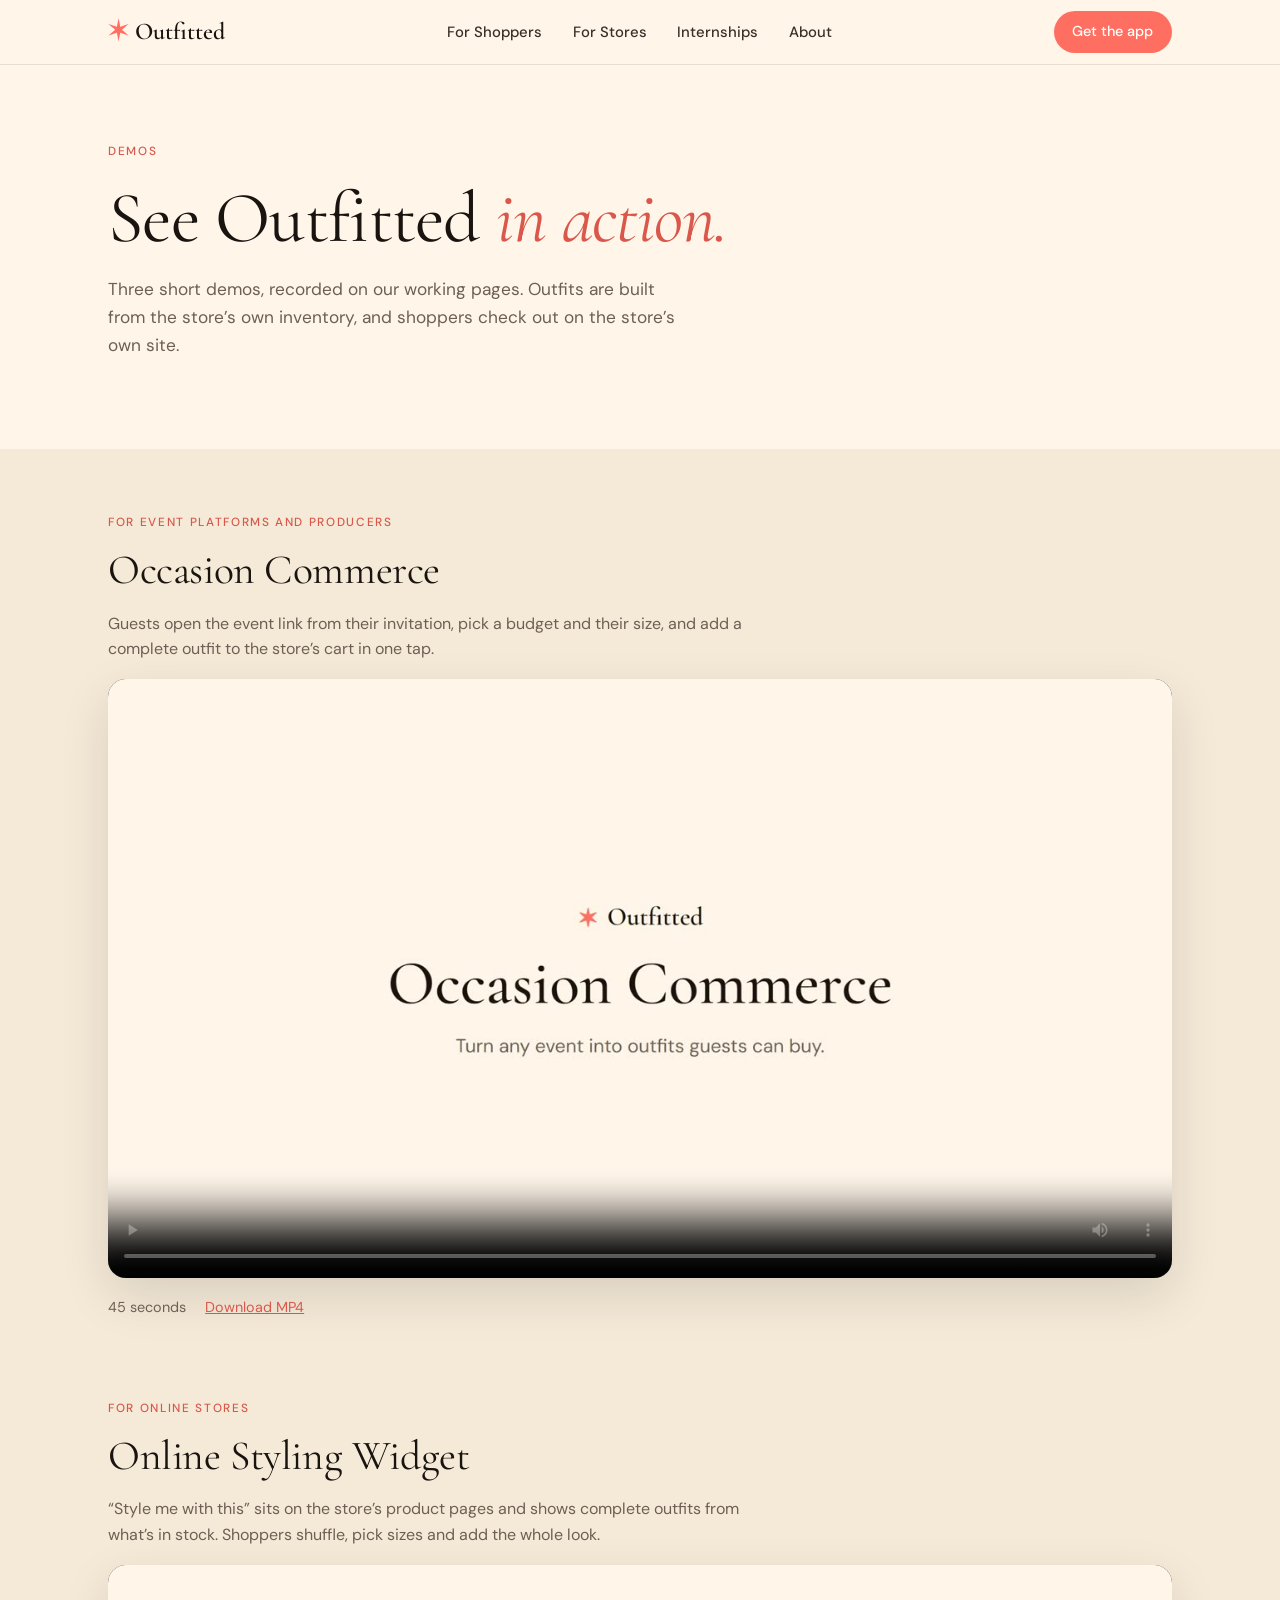
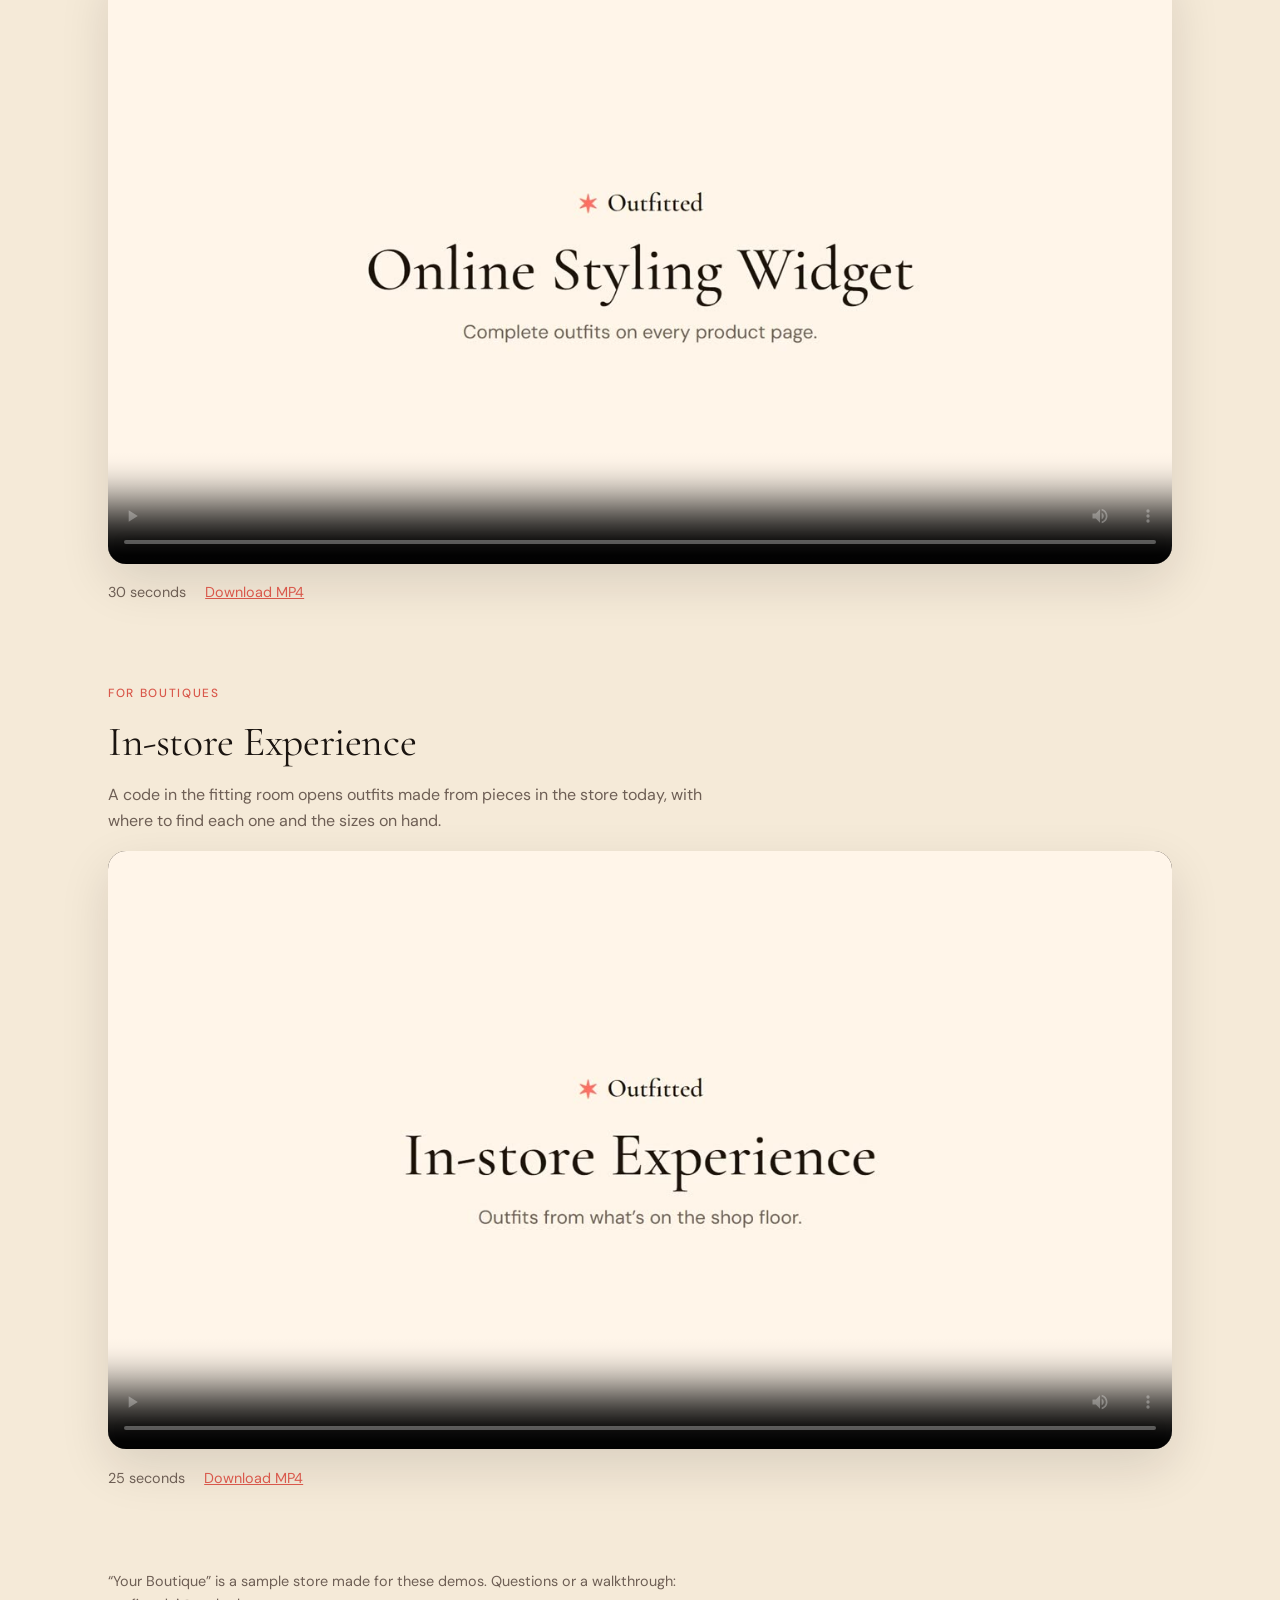
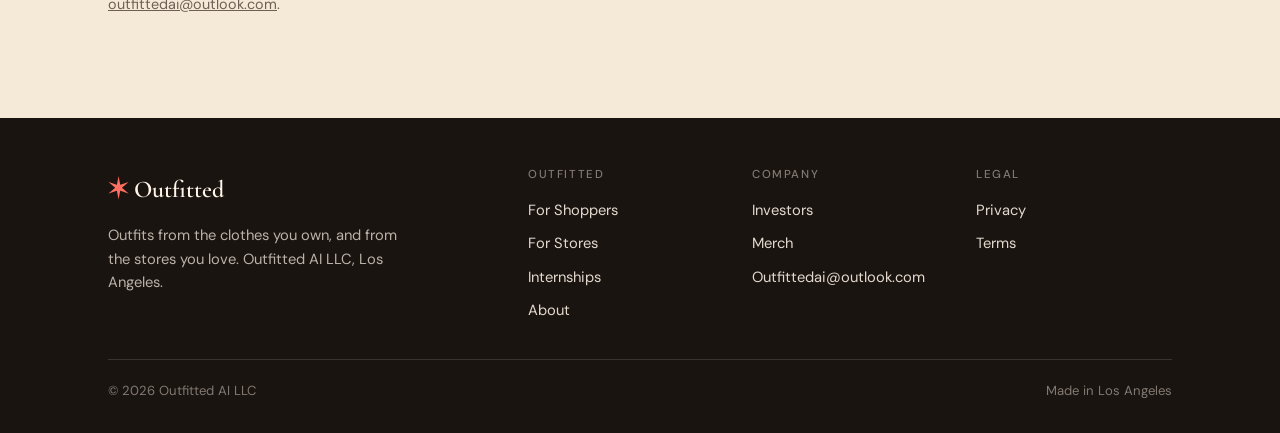
==== demo.html @ 043abdf2 "Demos page: three short demo videos at /demo (unlisted, noindex) Co-Authored-By: Claude Opus 5.5 <no" ====
<!DOCTYPE html>
<html lang="en">
<head>
  <meta charset="UTF-8" />
  <meta name="viewport" content="width=device-width, initial-scale=1.0" />
  <meta name="color-scheme" content="light only" />
  <!-- Unlisted: not in the menu, not for search engines. -->
  <meta name="robots" content="noindex, nofollow" />
  <title>Outfitted Demos</title>
  <meta name="description" content="Short demos of Outfitted: occasion commerce, the online styling widget and the in-store experience." />
  <link rel="icon" type="image/png" href="/favicon.png" />
  <link rel="apple-touch-icon" href="/apple-touch-icon.png" />
  <link rel="preconnect" href="https://fonts.googleapis.com" />
  <link rel="preconnect" href="https://fonts.gstatic.com" crossorigin />
  <link href="https://fonts.googleapis.com/css2?family=Cormorant+Garamond:ital,wght@0,400;0,600;1,400&family=DM+Sans:wght@400;500;600;700&display=swap" rel="stylesheet" />
  <link rel="stylesheet" href="/site.css" />
  <style>
    .demo-list { display: grid; gap: clamp(3rem, 7vw, 5rem); }
    .demo { display: grid; gap: 1.1rem; }
    .demo h2 { font-size: clamp(1.8rem, 4.5vw, 2.6rem); }
    .demo p { color: var(--muted); max-width: 40rem; }
    .demo video { width: 100%; height: auto; aspect-ratio: 16 / 9; display: block; border-radius: 18px; background: var(--ink); box-shadow: 0 18px 50px rgba(26,20,16,0.12); }
    .demo .meta { display: flex; flex-wrap: wrap; gap: 0.4rem 1.2rem; font-size: 0.9rem; color: var(--muted); }
    .demo .meta a { color: var(--coral-dark); }
    .demo-note { font-size: 0.9rem; color: var(--muted); max-width: 42rem; }
  </style>
</head>
<body>
<a class="skip" href="#main">Skip to content</a>
<header class="nav">
  <div class="wrap">
    <a class="logo" href="/" aria-label="Outfitted home"><span aria-hidden="true">&#x2736;</span> Outfitted</a>
    <nav aria-label="Main">
      <ul class="nav-links">
        <li><a href="/">For Shoppers</a></li>
        <li><a href="/stores">For Stores</a></li>
        <li><a href="/internships">Internships</a></li>
        <li><a href="/about">About</a></li>
      </ul>
    </nav>
    <a class="btn btn-coral btn-small nav-cta" href="https://apps.apple.com/us/app/outfitted-wear-shop-earn/id6753196803" target="_blank" rel="noopener">Get the app</a>
    <button class="menu-btn" type="button" aria-expanded="false" aria-controls="mobile-menu" aria-label="Open menu"><i></i></button>
  </div>
  <nav id="mobile-menu" class="mobile-menu" aria-label="Main">
    <ul>
      <li><a href="/">For Shoppers</a></li>
      <li><a href="/stores">For Stores</a></li>
      <li><a href="/internships">Internships</a></li>
      <li><a href="/about">About</a></li>
      <li><a class="btn btn-coral" href="https://apps.apple.com/us/app/outfitted-wear-shop-earn/id6753196803" target="_blank" rel="noopener">Get the app</a></li>
    </ul>
  </nav>
</header>
<main id="main">
  <section class="hero">
    <div class="wrap" style="grid-template-columns:1fr">
      <div class="hero-copy" style="max-width:48rem">
        <div class="eyebrow">Demos</div>
        <h1>See Outfitted <em>in action.</em></h1>
        <p class="lede">Three short demos, recorded on our working pages. Outfits are built from the store’s own inventory, and shoppers check out on the store’s own site.</p>
      </div>
    </div>
  </section>

  <section class="band-sand" style="padding-top:clamp(2.5rem,6vw,4rem)">
    <div class="wrap demo-list">
      <article class="demo" id="occasion">
        <div class="eyebrow">For event platforms and producers</div>
        <h2>Occasion Commerce</h2>
        <p>Guests open the event link from their invitation, pick a budget and their size, and add a complete outfit to the store’s cart in one tap.</p>
        <video controls playsinline preload="metadata" poster="/media/demo/occasion-poster.jpg"><source src="/media/demo/occasion.mp4" type="video/mp4" /></video>
        <div class="meta"><span>45 seconds</span><a href="/media/demo/occasion.mp4" download>Download MP4</a></div>
      </article>

      <article class="demo" id="widget">
        <div class="eyebrow">For online stores</div>
        <h2>Online Styling Widget</h2>
        <p>“Style me with this” sits on the store’s product pages and shows complete outfits from what’s in stock. Shoppers shuffle, pick sizes and add the whole look.</p>
        <video controls playsinline preload="metadata" poster="/media/demo/widget-poster.jpg"><source src="/media/demo/widget.mp4" type="video/mp4" /></video>
        <div class="meta"><span>30 seconds</span><a href="/media/demo/widget.mp4" download>Download MP4</a></div>
      </article>

      <article class="demo" id="in-store">
        <div class="eyebrow">For boutiques</div>
        <h2>In-store Experience</h2>
        <p>A code in the fitting room opens outfits made from pieces in the store today, with where to find each one and the sizes on hand.</p>
        <video controls playsinline preload="metadata" poster="/media/demo/instore-poster.jpg"><source src="/media/demo/instore.mp4" type="video/mp4" /></video>
        <div class="meta"><span>25 seconds</span><a href="/media/demo/instore.mp4" download>Download MP4</a></div>
      </article>

      <p class="demo-note">“Your Boutique” is a sample store made for these demos. Questions or a walkthrough: <a href="mailto:outfittedai@outlook.com">outfittedai@outlook.com</a>.</p>
    </div>
  </section>
</main>
<footer class="site">
  <div class="wrap">
    <div class="fcols">
      <div class="about"><a class="logo" href="/"><span aria-hidden="true">&#x2736;</span> Outfitted</a><p style="margin-top:.6rem;max-width:19rem">Outfits from the clothes you own, and from the stores you love. Outfitted AI LLC, Los Angeles.</p></div>
      <div><h4>Outfitted</h4><a href="/">For Shoppers</a><a href="/stores">For Stores</a><a href="/internships">Internships</a><a href="/about">About</a></div>
      <div><h4>Company</h4><a href="/investors">Investors</a><a href="/merch">Merch</a><a href="mailto:Outfittedai@outlook.com">Outfittedai@outlook.com</a></div>
      <div><h4>Legal</h4><a href="/privacy">Privacy</a><a href="/terms">Terms</a></div>
    </div>
    <div class="fbase"><span>© 2026 Outfitted AI LLC</span><span>Made in Los Angeles</span></div>
  </div>
</footer>
<script src="/site.js"></script>
</body>
</html>
---- site.css ----
/* Outfitted — shared site styles. Every page links this file, so a fix to the
   nav, footer or a component lands everywhere at once.
   Brand: Cormorant Garamond (display) + DM Sans (text); coral, sage, cream, ink. */
*, *::before, *::after { box-sizing: border-box; margin: 0; padding: 0; }
:root {
  --coral: #FF6F61; --coral-dark: #D9584B; --coral-tint: #FFE6E1;
  --sage: #87A96B; --sage-dark: #4F6E38; --sage-tint: #E7EEDF;
  --cream: #FFF5E9; --sand: #F5EAD8; --paper: #FFFFFF;
  --ink: #1A1410; --ink-soft: #3A302A; --muted: #6E5F55; --line: rgba(26,20,16,0.10);
  --on-ink: #FFF5E9; --on-ink-muted: rgba(255,245,233,0.70); --on-ink-line: rgba(255,245,233,0.14); --on-ink-accent: #FF8F83;
  --serif: 'Cormorant Garamond', Georgia, 'Times New Roman', serif;
  --sans: 'DM Sans', system-ui, -apple-system, 'Segoe UI', sans-serif;
  --gutter: clamp(1.25rem, 4vw, 3rem);
  --max: 1160px;
  --nav-h: 64px;
}
html { background: var(--cream); color-scheme: light; -webkit-text-size-adjust: 100%; scroll-behavior: smooth; scroll-padding-top: calc(var(--nav-h) + 12px); }
body { font-family: var(--sans); color: var(--ink); background: var(--cream); font-size: 16px; line-height: 1.6; overflow-x: hidden; }
a { color: inherit; }
img { max-width: 100%; display: block; height: auto; }
[hidden] { display: none !important; }
:focus-visible { outline: 2px solid var(--coral-dark); outline-offset: 3px; border-radius: 4px; }
.wrap { max-width: var(--max); margin: 0 auto; padding-left: var(--gutter); padding-right: var(--gutter); }
.skip { position: absolute; left: -9999px; top: 0; }
.skip:focus { left: 12px; top: 12px; z-index: 200; background: var(--ink); color: var(--cream); padding: 0.6rem 1rem; border-radius: 8px; }

/* ── Nav ─────────────────────────────────────────────────────────── */
.nav { position: sticky; top: 0; z-index: 100; background: rgba(255,245,233,0.95); -webkit-backdrop-filter: blur(10px); backdrop-filter: blur(10px); border-bottom: 1px solid var(--line); }
.nav .wrap { display: flex; align-items: center; justify-content: space-between; height: var(--nav-h); gap: 1.5rem; }
.logo { font-family: var(--serif); font-size: 1.5rem; font-weight: 600; text-decoration: none; display: inline-flex; align-items: center; gap: 0.45rem; color: var(--ink); white-space: nowrap; }
.logo span { color: var(--coral); }
.nav-links { display: none; list-style: none; gap: 1.9rem; align-items: center; }
.nav-links a { text-decoration: none; font-size: 0.93rem; font-weight: 500; color: var(--ink-soft); padding-block: 0.4rem; border-bottom: 2px solid transparent; }
.nav-links a:hover { color: var(--coral-dark); }
.nav-links a[aria-current="page"] { color: var(--coral-dark); border-bottom-color: var(--coral); }
.nav .nav-cta { display: none; }
.menu-btn, .logo { flex-shrink: 0; }
.menu-btn { width: 44px; height: 44px; display: grid; place-items: center; border: 1px solid var(--line); border-radius: 12px; background: var(--paper); cursor: pointer; }
.menu-btn i { display: block; width: 18px; height: 2px; background: var(--ink); box-shadow: 0 -6px 0 var(--ink), 0 6px 0 var(--ink); }
.menu-btn[aria-expanded="true"] i { background: transparent; box-shadow: none; position: relative; }
.menu-btn[aria-expanded="true"] i::before, .menu-btn[aria-expanded="true"] i::after { content: ''; position: absolute; left: 0; top: 0; width: 18px; height: 2px; background: var(--ink); }
.menu-btn[aria-expanded="true"] i::before { transform: rotate(45deg); }
.menu-btn[aria-expanded="true"] i::after { transform: rotate(-45deg); }
.mobile-menu { display: none; border-top: 1px solid var(--line); background: var(--cream); }
.mobile-menu.open { display: block; }
.mobile-menu ul { list-style: none; padding: 0.5rem var(--gutter) 1.25rem; display: grid; }
.mobile-menu a { display: block; padding: 0.9rem 0; font-family: var(--serif); font-size: 1.6rem; text-decoration: none; border-bottom: 1px solid var(--line); }
.mobile-menu a[aria-current="page"] { color: var(--coral-dark); }
.mobile-menu .btn { margin-top: 1.1rem; width: 100%; font-family: var(--sans); font-size: 1rem; border: 0; }

/* ── Buttons ─────────────────────────────────────────────────────── */
.btn { display: inline-flex; align-items: center; justify-content: center; gap: 0.5rem; min-height: 50px; padding: 0 1.45rem; border-radius: 100px; font-family: var(--sans); font-weight: 500; font-size: 0.97rem; text-decoration: none; border: 1.5px solid transparent; white-space: nowrap; cursor: pointer; transition: background 0.15s, transform 0.15s, border-color 0.15s; }
.btn:hover { transform: translateY(-1px); }
.btn-coral { background: var(--coral); color: #fff; }
.btn-coral:hover { background: var(--coral-dark); }
.btn-ink { background: var(--ink); color: var(--cream); }
.btn-line { border-color: rgba(26,20,16,0.25); color: var(--ink); background: transparent; }
.btn-line:hover { border-color: var(--ink); }
.btn-small { min-height: 42px; padding: 0 1.1rem; font-size: 0.9rem; }
.btn:disabled { opacity: 0.6; cursor: progress; transform: none; }
.appstore { display: inline-flex; align-items: center; gap: 0.7rem; background: var(--ink); color: #fff; border-radius: 12px; padding: 0.55rem 1.15rem 0.55rem 0.95rem; text-decoration: none; min-height: 54px; transition: transform 0.15s; }
.appstore:hover { transform: translateY(-1px); }
.appstore svg { width: 22px; height: 22px; fill: #fff; flex-shrink: 0; }
.appstore small { display: block; font-size: 0.66rem; opacity: 0.8; line-height: 1.1; }
.appstore b { display: block; font-size: 1.08rem; font-weight: 500; line-height: 1.15; }

/* ── Type ────────────────────────────────────────────────────────── */
.eyebrow { font-size: 0.74rem; font-weight: 500; letter-spacing: 0.14em; text-transform: uppercase; color: var(--coral-dark); }
h1, h2, h3 { font-family: var(--serif); font-weight: 400; line-height: 1.05; text-wrap: balance; letter-spacing: -0.01em; }
h1 { font-size: clamp(2.6rem, 7.2vw, 4.5rem); }
h1 em, h2 em { font-style: italic; color: var(--coral-dark); }
h2 { font-size: clamp(2rem, 5vw, 3.1rem); }
h3 { font-size: 1.55rem; font-weight: 600; line-height: 1.15; }
.lede { font-size: 1.08rem; color: var(--muted); max-width: 36rem; }
.small { font-size: 0.86rem; color: var(--muted); }
.prose { max-width: 42rem; display: grid; gap: 1rem; color: var(--ink-soft); font-size: 1.05rem; }

/* ── Sections ────────────────────────────────────────────────────── */
section { padding-block: clamp(3.5rem, 8vw, 6.5rem); }
.sec-head { display: grid; gap: 0.9rem; max-width: 42rem; margin-bottom: clamp(2rem, 4vw, 3rem); }
.band-ink { background: var(--ink); color: var(--on-ink); }
.band-ink .lede, .band-ink .small { color: var(--on-ink-muted); }
.band-ink .eyebrow { color: var(--on-ink-accent); }
.band-ink h2 em { color: var(--on-ink-accent); }
.band-sand { background: var(--sand); }

/* ── Hero ────────────────────────────────────────────────────────── */
.hero { padding-block: clamp(2.5rem, 6vw, 5rem) clamp(3rem, 7vw, 6rem); }
.hero .wrap { display: grid; gap: 2.75rem; align-items: center; }
.hero-copy { display: grid; gap: 1.25rem; justify-items: start; min-width: 0; }
.hero-actions { display: flex; flex-wrap: wrap; gap: 0.75rem; align-items: center; margin-top: 0.3rem; }
.trust { display: flex; flex-wrap: wrap; gap: 0.5rem 1.25rem; font-size: 0.86rem; color: var(--muted); }
.trust span::before { content: '✓'; color: var(--sage-dark); font-weight: 700; margin-right: 0.4rem; }
.price-line { font-size: 0.98rem; font-weight: 500; color: var(--ink); background: var(--paper); border: 1px solid var(--line); border-radius: 14px; padding: 0.7rem 1rem; max-width: 36rem; }

/* ── Device frames for real screenshots ──────────────────────────── */
.phone { width: min(300px, 76vw); aspect-ratio: 300 / 620; margin: 0 auto; background: var(--ink); border-radius: 44px; padding: 10px; box-shadow: 0 30px 60px rgba(26,20,16,0.22); }
.phone .screen { width: 100%; height: 100%; border-radius: 35px; overflow: hidden; background: #fff; }
.phone .screen img { width: 100%; }
.phone.fill .screen img { height: 100%; object-fit: cover; object-position: top; }
.cap { font-size: 0.8rem; color: var(--muted); text-align: center; margin-top: 0.75rem; }
.shot { border-radius: 18px; overflow: hidden; border: 1px solid var(--line); background: #fff; box-shadow: 0 18px 40px rgba(26,20,16,0.08); width: 100%; max-width: 360px; justify-self: center; position: relative; }
.shot.tall { max-height: 620px; }
.shot.tall::after { content: ''; position: absolute; left: 0; right: 0; bottom: 0; height: 90px; background: linear-gradient(rgba(255,255,255,0), #fff); }
.app-row { display: grid; grid-template-columns: repeat(3, minmax(0, 1fr)); gap: 0.75rem; margin-top: 2.25rem; }
.app-row figure { display: grid; gap: 0.55rem; min-width: 0; }
.app-row .frame { border-radius: 24px; overflow: hidden; border: 6px solid var(--ink); background: #fff; aspect-ratio: 1242 / 2420; }
.app-row .frame img { width: 100%; height: 100%; object-fit: cover; object-position: top; }
.app-row figcaption { font-size: 0.82rem; color: var(--muted); text-align: center; }

/* ── Steps (a real sequence, so numbered) ────────────────────────── */
.steps { display: grid; gap: 1rem; counter-reset: s; }
.step { background: var(--paper); border: 1px solid var(--line); border-radius: 18px; padding: 1.5rem; display: grid; gap: 0.6rem; align-content: start; }
.step .n { counter-increment: s; font-family: var(--serif); font-size: 1.05rem; font-weight: 600; color: var(--coral-dark); }
.step .n::before { content: 'Step ' counter(s); }
.step p { color: var(--muted); font-size: 0.97rem; }

/* ── Feature list ────────────────────────────────────────────────── */
.feats { display: grid; border-top: 1px solid var(--line); }
.feat { display: grid; gap: 0.3rem; padding-block: 1.1rem; border-bottom: 1px solid var(--line); }
.feat b { font-weight: 500; }
.feat span { color: var(--muted); font-size: 0.95rem; }

/* ── Doors (Home → Stores / Internships) ─────────────────────────── */
.split { display: grid; gap: 1rem; }
.door { border-radius: 22px; padding: clamp(1.5rem, 4vw, 2.25rem); display: grid; gap: 0.8rem; align-content: start; text-decoration: none; min-height: 230px; transition: transform 0.15s; }
.door:hover { transform: translateY(-2px); }
.door h3 { font-size: 1.95rem; font-weight: 400; }
.door.ink { background: var(--ink); color: var(--on-ink); }
.door.ink p { color: var(--on-ink-muted); }
.door.ink .eyebrow, .door.ink .go { color: var(--on-ink-accent); }
.door.sage { background: var(--sage-tint); }
.door.sage p { color: var(--ink-soft); }
.door.sage .eyebrow, .door.sage .go { color: var(--sage-dark); }
.door .go { margin-top: auto; font-weight: 500; }

/* ── Stores ──────────────────────────────────────────────────────── */
.promises { display: grid; gap: 0.75rem; }
.promise { display: grid; grid-template-columns: auto 1fr; gap: 0.25rem 0.85rem; align-items: start; padding: 1.1rem 1.15rem; border-radius: 16px; background: rgba(255,245,233,0.06); border: 1px solid var(--on-ink-line); }
.promise .ic { grid-row: span 2; min-width: 34px; height: 34px; padding: 0 0.3rem; border-radius: 17px; background: rgba(255,111,97,0.18); color: var(--on-ink-accent); display: grid; place-items: center; font-weight: 700; font-size: 0.8rem; }
.promise b { font-weight: 500; color: var(--on-ink); }
.promise span { font-size: 0.9rem; color: var(--on-ink-muted); }
.channel { display: grid; gap: 1.75rem; align-items: center; padding-block: clamp(2rem, 5vw, 3.25rem); border-top: 1px solid var(--line); }
.channel:first-of-type { border-top: 0; padding-top: 0; }
.channel .copy { display: grid; gap: 0.85rem; justify-items: start; min-width: 0; }
.tag { display: inline-flex; font-size: 0.7rem; font-weight: 600; letter-spacing: 0.08em; text-transform: uppercase; padding: 0.32rem 0.7rem; border-radius: 100px; }
.tag.dark { background: var(--ink); color: var(--cream); }
.tag.coral { background: var(--coral-tint); color: var(--coral-dark); }
.tag.pilot { background: var(--sand); color: var(--ink-soft); border: 1px dashed rgba(26,20,16,0.35); }
.ticks { list-style: none; display: grid; gap: 0.5rem; }
.ticks li { padding-left: 1.4rem; position: relative; color: var(--ink-soft); font-size: 0.97rem; }
.ticks li::before { content: ''; position: absolute; left: 0; top: 0.58em; width: 8px; height: 8px; border-radius: 50%; background: var(--coral); }
.plans { display: grid; gap: 1rem; }
.plan { background: var(--paper); border: 1px solid var(--line); border-radius: 20px; padding: 1.6rem; display: grid; gap: 0.85rem; align-content: start; }
.plan.both { border: 2px solid var(--coral); }
.plan .name { font-size: 0.8rem; font-weight: 600; letter-spacing: 0.1em; text-transform: uppercase; color: var(--muted); display: flex; justify-content: space-between; gap: 0.5rem; align-items: center; flex-wrap: wrap; }
.plan .amt { font-family: var(--serif); font-size: 3rem; line-height: 1; }
.plan .amt small { font-family: var(--sans); font-size: 0.92rem; color: var(--muted); }
.plan ul { list-style: none; display: grid; gap: 0.5rem; font-size: 0.95rem; color: var(--ink-soft); }
.plan li { padding-left: 1.35rem; position: relative; }
.plan li::before { content: '✓'; position: absolute; left: 0; color: var(--sage-dark); font-weight: 700; }
.event-fee { margin-top: 1rem; display: grid; gap: 0.4rem; background: var(--ink); color: var(--on-ink); border-radius: 20px; padding: 1.6rem; }
.event-fee .amt { font-family: var(--serif); font-size: 3rem; line-height: 1; color: var(--on-ink-accent); }
.event-fee b { font-weight: 500; font-size: 1.05rem; }
.event-fee p { color: var(--on-ink-muted); font-size: 0.95rem; }
.timeline { display: grid; counter-reset: t; }
.tl { display: grid; grid-template-columns: 2.6rem 1fr; gap: 0.25rem 1rem; padding: 1.15rem 0; border-bottom: 1px solid var(--on-ink-line); }
.tl::before { counter-increment: t; content: counter(t); grid-row: span 2; width: 2.6rem; height: 2.6rem; border-radius: 50%; border: 1px solid rgba(255,245,233,0.3); display: grid; place-items: center; font-family: var(--serif); font-size: 1.2rem; color: var(--on-ink-accent); }
.tl b { font-weight: 500; }
.tl span { color: var(--on-ink-muted); font-size: 0.95rem; }
.faq { display: grid; border-top: 1px solid var(--line); }
.faq details { border-bottom: 1px solid var(--line); padding-block: 1.15rem; }
.faq summary { font-weight: 500; cursor: pointer; list-style: none; display: flex; justify-content: space-between; gap: 1rem; }
.faq summary::-webkit-details-marker { display: none; }
.faq summary::after { content: '+'; color: var(--coral-dark); font-size: 1.25rem; line-height: 1; }
.faq details[open] summary::after { content: '–'; }
.faq p { color: var(--muted); margin-top: 0.6rem; max-width: 42rem; }

/* ── Forms ───────────────────────────────────────────────────────── */
.form-card { background: var(--paper); border: 1px solid var(--line); border-radius: 22px; padding: clamp(1.25rem, 4vw, 2.1rem); display: grid; gap: 1.15rem; box-shadow: 0 18px 40px rgba(26,20,16,0.06); }
.row2 { display: grid; gap: 1.15rem; }
.field { display: grid; gap: 0.4rem; border: 0; min-width: 0; }
.field > label, .field legend { font-size: 0.9rem; font-weight: 500; }
.req { color: var(--coral-dark); }
.opt { color: var(--muted); font-weight: 400; font-size: 0.8rem; }
.hint { font-size: 0.8rem; color: var(--muted); margin-top: -0.15rem; }
.field input[type=text], .field input[type=email], .field input[type=url], .field input[type=tel], .field select, .field textarea { font: inherit; font-size: 16px; padding: 0.82rem 0.95rem; border: 1.5px solid rgba(26,20,16,0.16); border-radius: 12px; background: var(--cream); color: var(--ink); width: 100%; -webkit-appearance: none; appearance: none; }
.field select { background-image: linear-gradient(45deg, transparent 50%, var(--ink) 50%), linear-gradient(135deg, var(--ink) 50%, transparent 50%); background-position: calc(100% - 20px) 55%, calc(100% - 15px) 55%; background-size: 5px 5px; background-repeat: no-repeat; padding-right: 2.5rem; }
.field textarea { min-height: 120px; resize: vertical; line-height: 1.55; }
.field input:focus, .field select:focus, .field textarea:focus { outline: none; border-color: var(--coral); background: var(--paper); }
.chips { display: grid; gap: 0.55rem; }
.chip { position: relative; display: flex; align-items: center; gap: 0.75rem; padding: 0.8rem 0.95rem; border: 1.5px solid rgba(26,20,16,0.16); border-radius: 12px; background: var(--cream); cursor: pointer; font-size: 0.95rem; line-height: 1.35; min-height: 52px; }
.chip input { position: absolute; opacity: 0; width: 1px; height: 1px; }
.chip .box { flex: 0 0 22px; height: 22px; border-radius: 6px; border: 1.5px solid rgba(26,20,16,0.3); background: var(--paper); display: flex; align-items: center; justify-content: center; color: transparent; font-size: 0.8rem; font-weight: 700; }
.chip:has(input:checked) { border-color: var(--coral); background: rgba(255,111,97,0.08); }
.chip input:checked + .box { background: var(--coral); border-color: var(--coral); color: #fff; }
.chip input:focus-visible + .box { outline: 2px solid var(--coral-dark); outline-offset: 2px; }
.invalid input, .invalid textarea, .invalid select, .invalid .chip { border-color: #C0392B; }
.err { display: none; font-size: 0.8rem; color: #B03A2E; }
.invalid .err { display: block; }
.trap { position: absolute; left: -10000px; top: auto; width: 1px; height: 1px; overflow: hidden; }
.status { font-size: 0.9rem; color: #B03A2E; min-height: 1px; }
.thanks { text-align: center; background: var(--paper); border-radius: 22px; padding: 2.5rem 1.4rem; border: 1px solid var(--line); box-shadow: 0 18px 40px rgba(26,20,16,0.06); }
.thanks .mark { width: 56px; height: 56px; border-radius: 50%; background: var(--sage-tint); color: var(--sage-dark); display: flex; align-items: center; justify-content: center; font-size: 1.6rem; margin: 0 auto 1.1rem; }
.thanks h3 { font-size: 2rem; font-weight: 400; margin-bottom: 0.75rem; }
.thanks p { color: var(--muted); max-width: 440px; margin: 0 auto; }
.note { font-size: 0.86rem; line-height: 1.65; color: var(--muted); background: rgba(255,111,97,0.07); border-left: 3px solid var(--coral); border-radius: 0 12px 12px 0; padding: 0.85rem 1rem; }
.contact-card { background: var(--paper); border: 1px solid var(--line); border-radius: 16px; padding: 1.15rem 1.25rem; display: grid; gap: 0.25rem; }
.contact-card b { font-family: var(--serif); font-size: 1.25rem; font-weight: 600; word-break: break-word; }

/* ── People ──────────────────────────────────────────────────────── */
.people { display: grid; gap: 1.25rem; }
.person { background: var(--paper); border: 1px solid var(--line); border-radius: 22px; overflow: hidden; display: grid; }
.person img { width: 100%; aspect-ratio: 4 / 3; object-fit: cover; object-position: center 25%; }
.person .body { padding: 1.5rem; display: grid; gap: 0.6rem; }
.person .person-role { font-size: 0.78rem; font-weight: 600; letter-spacing: 0.1em; text-transform: uppercase; color: var(--coral-dark); }
.person p { color: var(--ink-soft); }

/* ── Merch ───────────────────────────────────────────────────────── */
.products { display: grid; gap: 1rem; grid-template-columns: repeat(2, minmax(0, 1fr)); }
.product { background: var(--paper); border: 1px solid var(--line); border-radius: 18px; overflow: hidden; display: grid; align-content: start; }
.product img { width: 100%; aspect-ratio: 1; object-fit: cover; background: var(--sand); }
.product .body { padding: 1rem; display: grid; gap: 0.4rem; }
.product b { font-weight: 500; line-height: 1.3; }
.product .price { font-family: var(--serif); font-size: 1.4rem; }
.product .btn { margin-top: 0.4rem; min-height: 44px; }

/* ── Legal pages ─────────────────────────────────────────────────── */
.legal { max-width: 46rem; margin: 0 auto; padding: clamp(2.5rem, 6vw, 4.5rem) var(--gutter) 5rem; }
.legal h1 { font-size: clamp(2.4rem, 6vw, 3.4rem); margin-bottom: 0.5rem; }
.legal .updated { color: var(--muted); font-size: 0.9rem; margin-bottom: 2rem; }
.legal h2 { font-size: 1.6rem; font-weight: 600; margin: 2.25rem 0 0.75rem; }
.legal p, .legal li { color: var(--ink-soft); line-height: 1.75; }
.legal p + p { margin-top: 0.8rem; }
.legal ul { padding-left: 1.25rem; display: grid; gap: 0.5rem; margin: 0.75rem 0; }
.legal a { color: var(--coral-dark); }
.legal .divider { height: 1px; background: var(--line); margin: 2rem 0; }

/* ── Footer ──────────────────────────────────────────────────────── */
footer.site { background: var(--ink); color: var(--on-ink-muted); padding-block: 3rem 2rem; font-size: 0.92rem; }
footer.site .wrap { display: grid; gap: 2rem; }
.fcols { display: grid; grid-template-columns: 1fr 1fr; gap: 1.75rem; }
.fcols .about { grid-column: 1 / -1; }
.fcols h4 { font-size: 0.72rem; letter-spacing: 0.14em; text-transform: uppercase; color: rgba(255,245,233,0.45); font-weight: 500; margin-bottom: 0.6rem; }
.fcols a { display: block; text-decoration: none; padding-block: 0.3rem; color: rgba(255,245,233,0.88); word-break: break-word; }
.fcols a:hover { color: var(--on-ink-accent); }
.fbase { border-top: 1px solid var(--on-ink-line); padding-top: 1.25rem; display: flex; flex-wrap: wrap; gap: 0.75rem 1.5rem; justify-content: space-between; font-size: 0.82rem; color: rgba(255,245,233,0.45); }
footer.site .logo { color: var(--on-ink); }

/* ── Larger screens ──────────────────────────────────────────────── */
@media (min-width: 760px) {
  .steps { grid-template-columns: repeat(3, 1fr); }
  .split { grid-template-columns: 1fr 1fr; }
  .promises { grid-template-columns: repeat(2, 1fr); }
  .row2 { grid-template-columns: 1fr 1fr; }
  .fcols { grid-template-columns: 2fr 1fr 1fr 1fr; }
  .fcols .about { grid-column: auto; }
  .feats.two { grid-template-columns: 1fr 1fr; column-gap: 3rem; }
  .plans { grid-template-columns: repeat(3, 1fr); }
  .event-fee { grid-template-columns: auto 1fr; gap: 0.35rem 2rem; align-items: center; }
  .event-fee .amt { grid-row: span 2; }
  .people { grid-template-columns: 1fr 1fr; }
  .products { grid-template-columns: repeat(3, minmax(0, 1fr)); }
  .chips.two { grid-template-columns: 1fr 1fr; }
}
@media (min-width: 980px) {
  .nav-links { display: flex; }
  .menu-btn, .mobile-menu, .mobile-menu.open { display: none; }
  .nav .nav-cta { display: inline-flex; }
  .hero .wrap { grid-template-columns: 1.15fr 0.85fr; }
  .channel { grid-template-columns: 1fr 1fr; gap: 4rem; }
  .channel.flip > :last-child { order: -1; }
  .promises { grid-template-columns: repeat(4, 1fr); }
  .split-form { display: grid; grid-template-columns: 1.4fr 0.6fr; gap: 2.5rem; align-items: start; }
  .tl-wrap { display: grid; grid-template-columns: 0.9fr 1.1fr; gap: 4rem; align-items: start; }
}
@media (max-width: 420px) { .app-row { gap: 0.45rem; } .app-row .frame { border-width: 4px; border-radius: 16px; } }
@media (prefers-reduced-motion: reduce) { html { scroll-behavior: auto; } * { transition: none !important; animation: none !important; } }

/* ── Internships ─────────────────────────────────────────────────── */
.role-grid { display: grid; grid-template-columns: 1fr; gap: 1rem; }
.role { background: var(--paper); border-radius: 20px; padding: 1.6rem 1.4rem; border: 1px solid var(--line); display: grid; gap: 0.7rem; align-content: start; }
.role h3 { font-size: 1.45rem; }
.role p { font-size: 0.95rem; color: var(--muted); }
.role p.fit { padding-top: 0.85rem; border-top: 1px solid var(--line); font-size: 0.88rem; color: var(--ink); }
.role p.fit::before { content: '✦ '; color: var(--coral); font-size: 0.7rem; }
.register { max-width: 660px; display: grid; gap: 1rem; }
@media (min-width: 760px) { .role-grid { grid-template-columns: repeat(2, 1fr); gap: 1.25rem; } }
@media (min-width: 1040px) { .role-grid { grid-template-columns: repeat(3, 1fr); } }
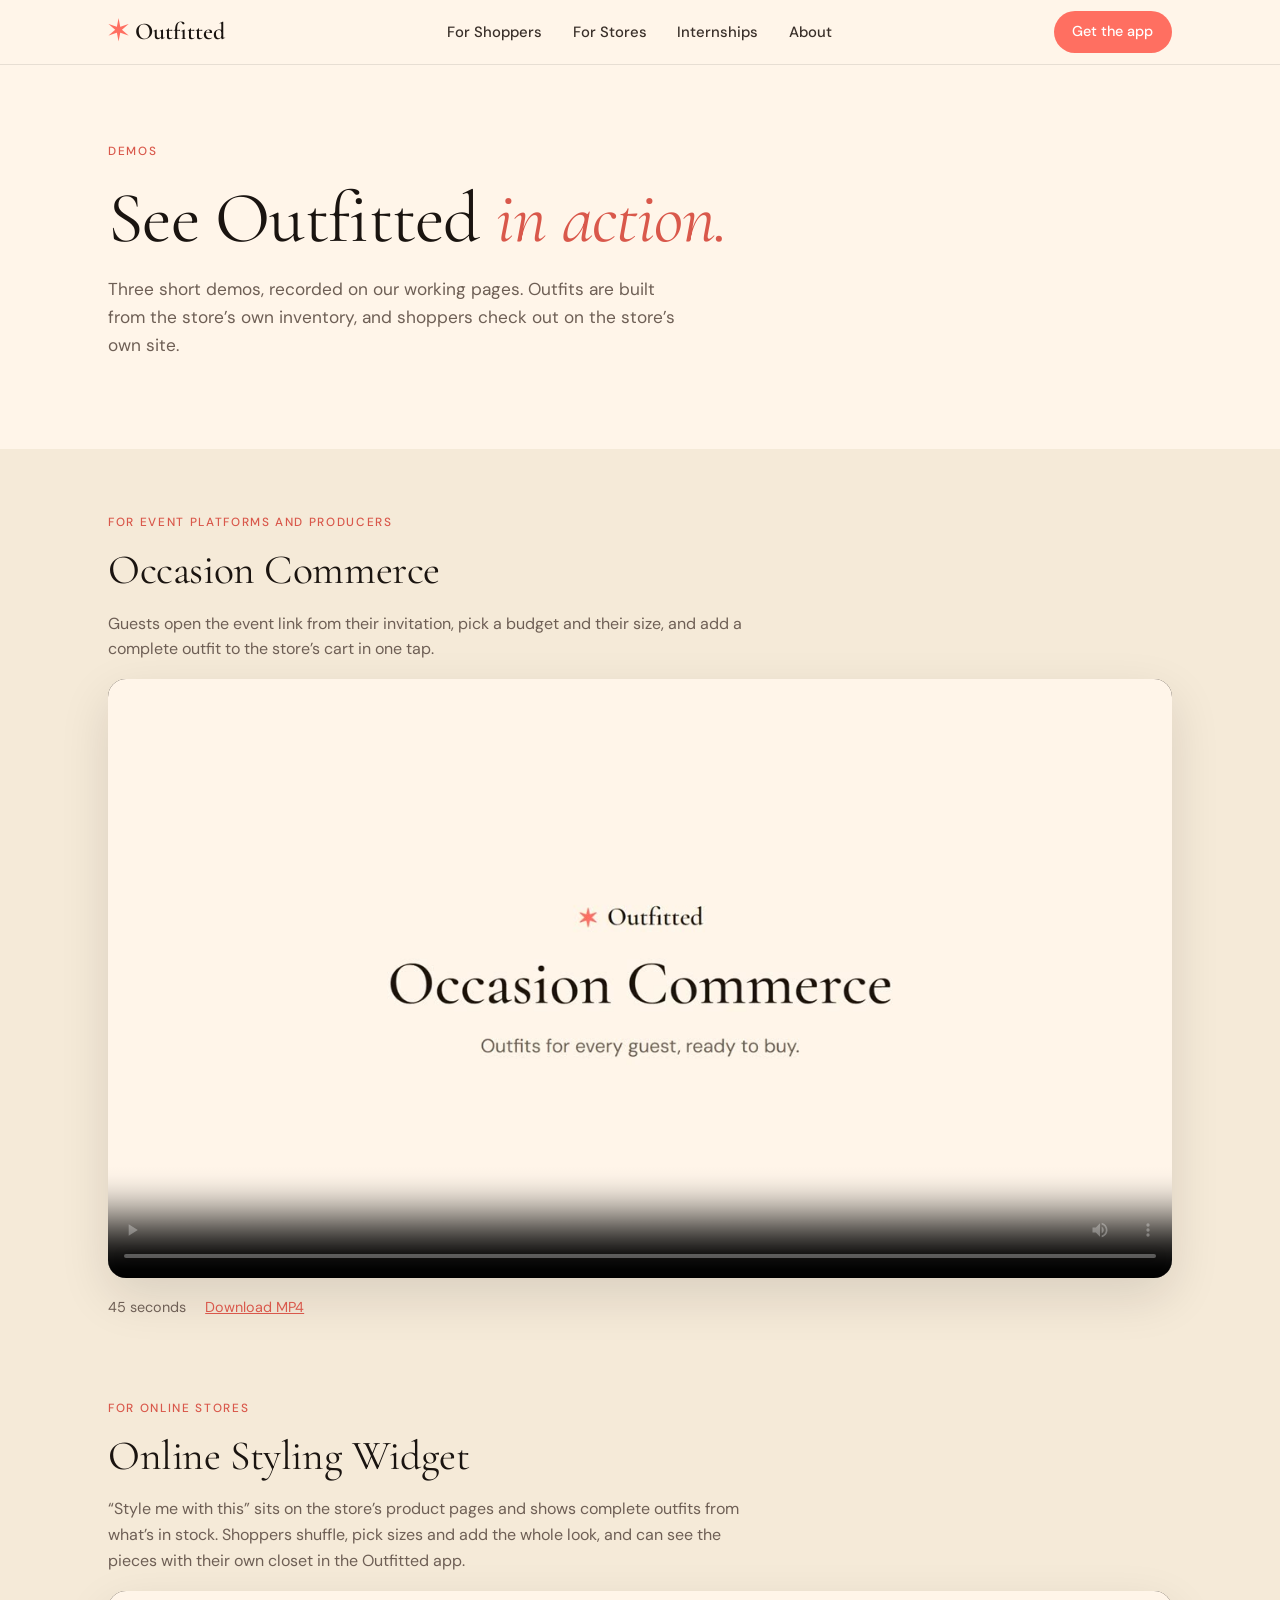
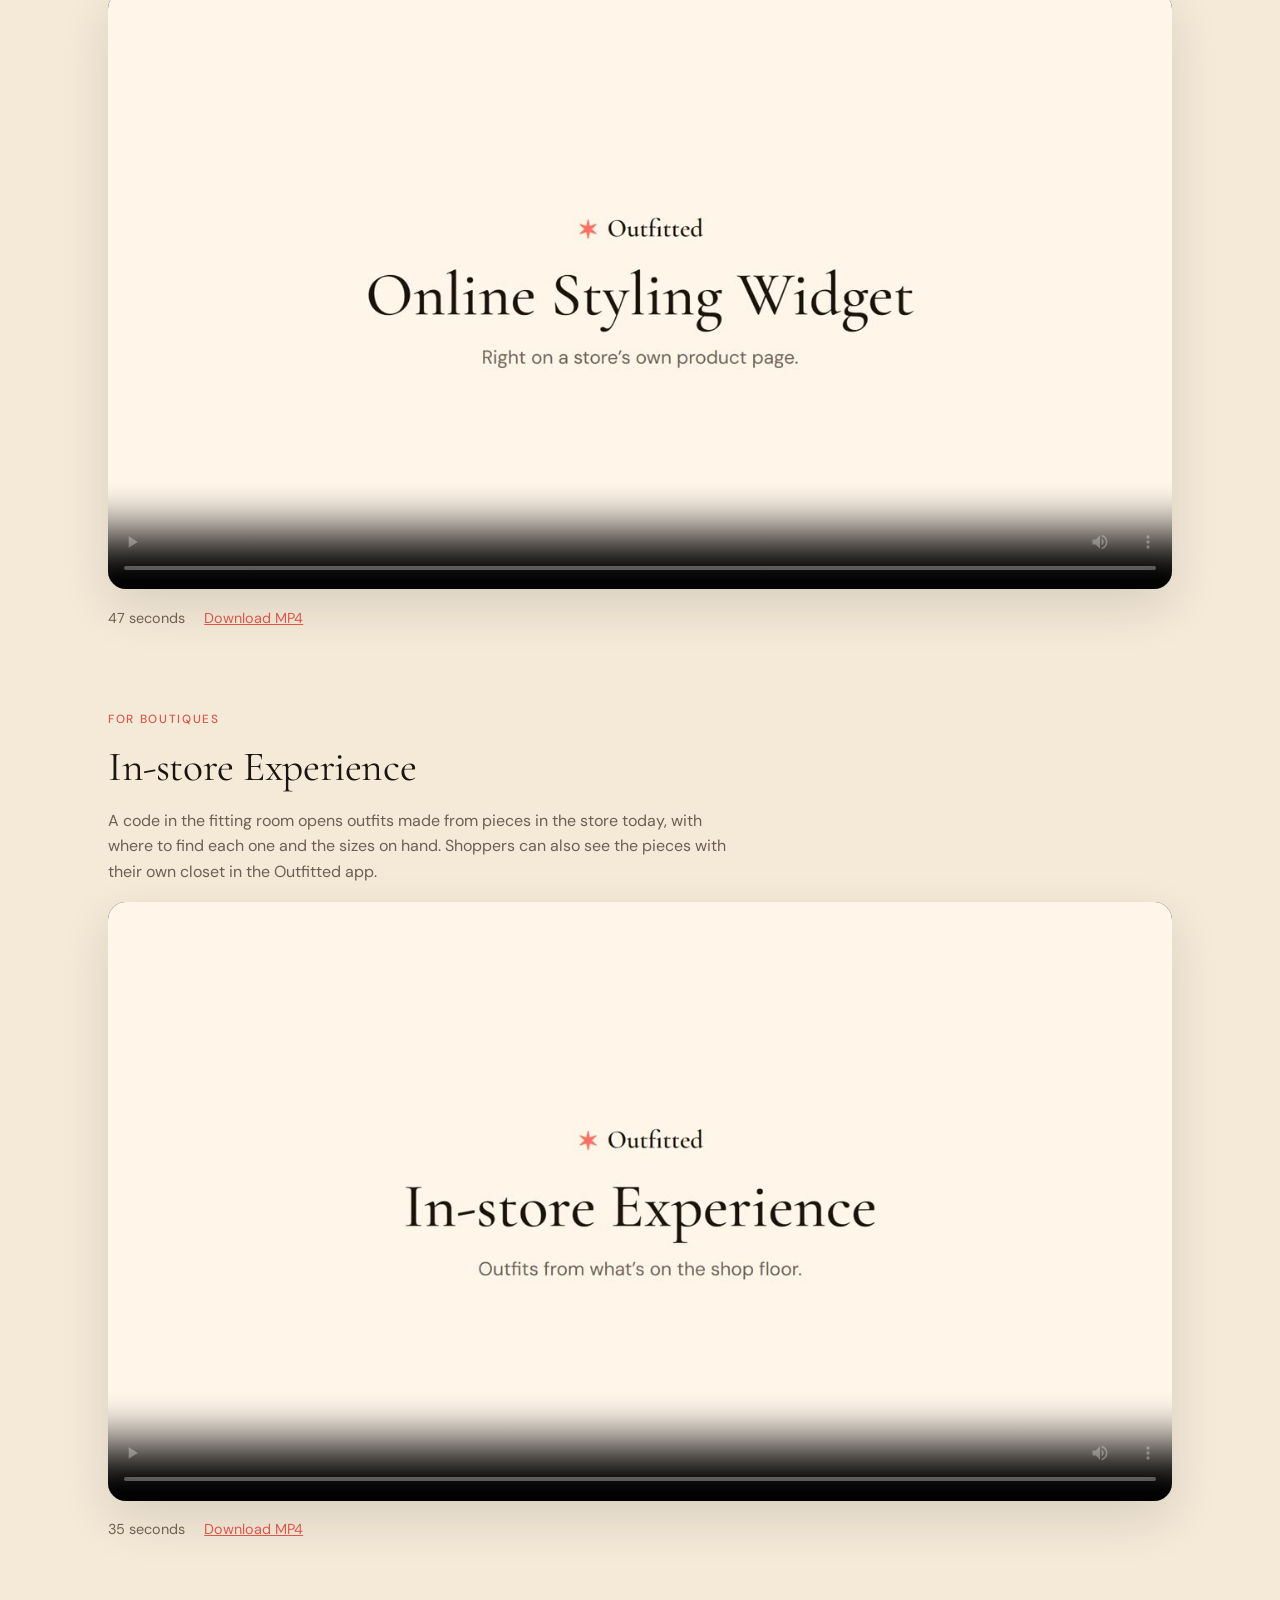
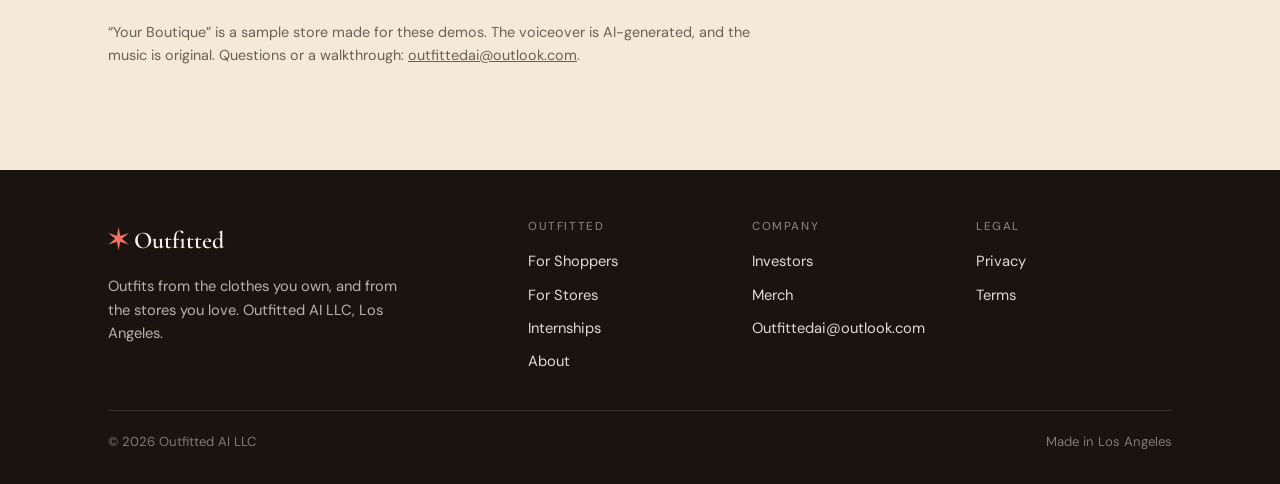
==== commit 90051fdd: "Demos: voiceover, original music, closet option in the widget video, new end cards Co-Authored-By: C" ====
--- a/demo.html
+++ b/demo.html
@@ -75,20 +75,20 @@
       <article class="demo" id="widget">
         <div class="eyebrow">For online stores</div>
         <h2>Online Styling Widget</h2>
-        <p>“Style me with this” sits on the store’s product pages and shows complete outfits from what’s in stock. Shoppers shuffle, pick sizes and add the whole look.</p>
+        <p>“Style me with this” sits on the store’s product pages and shows complete outfits from what’s in stock. Shoppers shuffle, pick sizes and add the whole look, and can see the pieces with their own closet in the Outfitted app.</p>
         <video controls playsinline preload="metadata" poster="/media/demo/widget-poster.jpg"><source src="/media/demo/widget.mp4" type="video/mp4" /></video>
-        <div class="meta"><span>30 seconds</span><a href="/media/demo/widget.mp4" download>Download MP4</a></div>
+        <div class="meta"><span>47 seconds</span><a href="/media/demo/widget.mp4" download>Download MP4</a></div>
       </article>
 
       <article class="demo" id="in-store">
         <div class="eyebrow">For boutiques</div>
         <h2>In-store Experience</h2>
-        <p>A code in the fitting room opens outfits made from pieces in the store today, with where to find each one and the sizes on hand.</p>
+        <p>A code in the fitting room opens outfits made from pieces in the store today, with where to find each one and the sizes on hand. Shoppers can also see the pieces with their own closet in the Outfitted app.</p>
         <video controls playsinline preload="metadata" poster="/media/demo/instore-poster.jpg"><source src="/media/demo/instore.mp4" type="video/mp4" /></video>
-        <div class="meta"><span>25 seconds</span><a href="/media/demo/instore.mp4" download>Download MP4</a></div>
+        <div class="meta"><span>35 seconds</span><a href="/media/demo/instore.mp4" download>Download MP4</a></div>
       </article>
 
-      <p class="demo-note">“Your Boutique” is a sample store made for these demos. Questions or a walkthrough: <a href="mailto:outfittedai@outlook.com">outfittedai@outlook.com</a>.</p>
+      <p class="demo-note">“Your Boutique” is a sample store made for these demos. The voiceover is AI-generated, and the music is original. Questions or a walkthrough: <a href="mailto:outfittedai@outlook.com">outfittedai@outlook.com</a>.</p>
     </div>
   </section>
 </main>
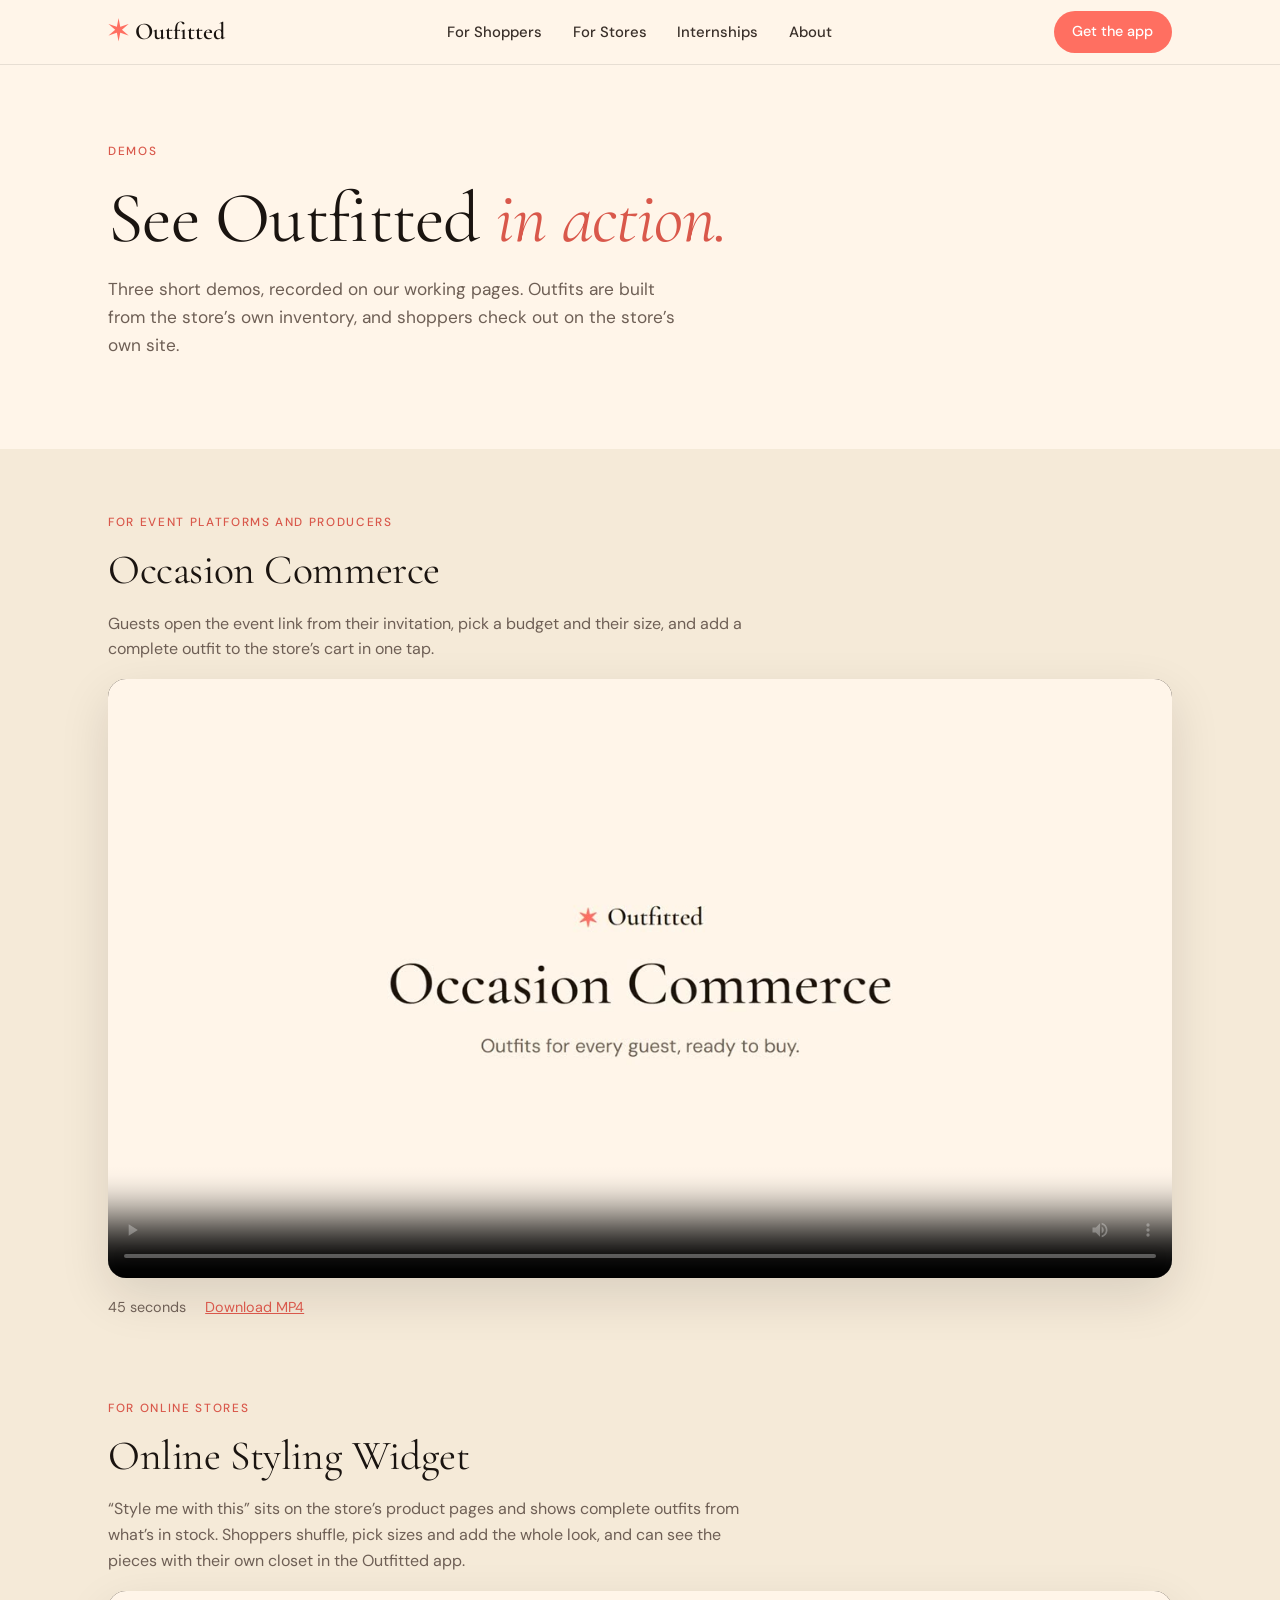
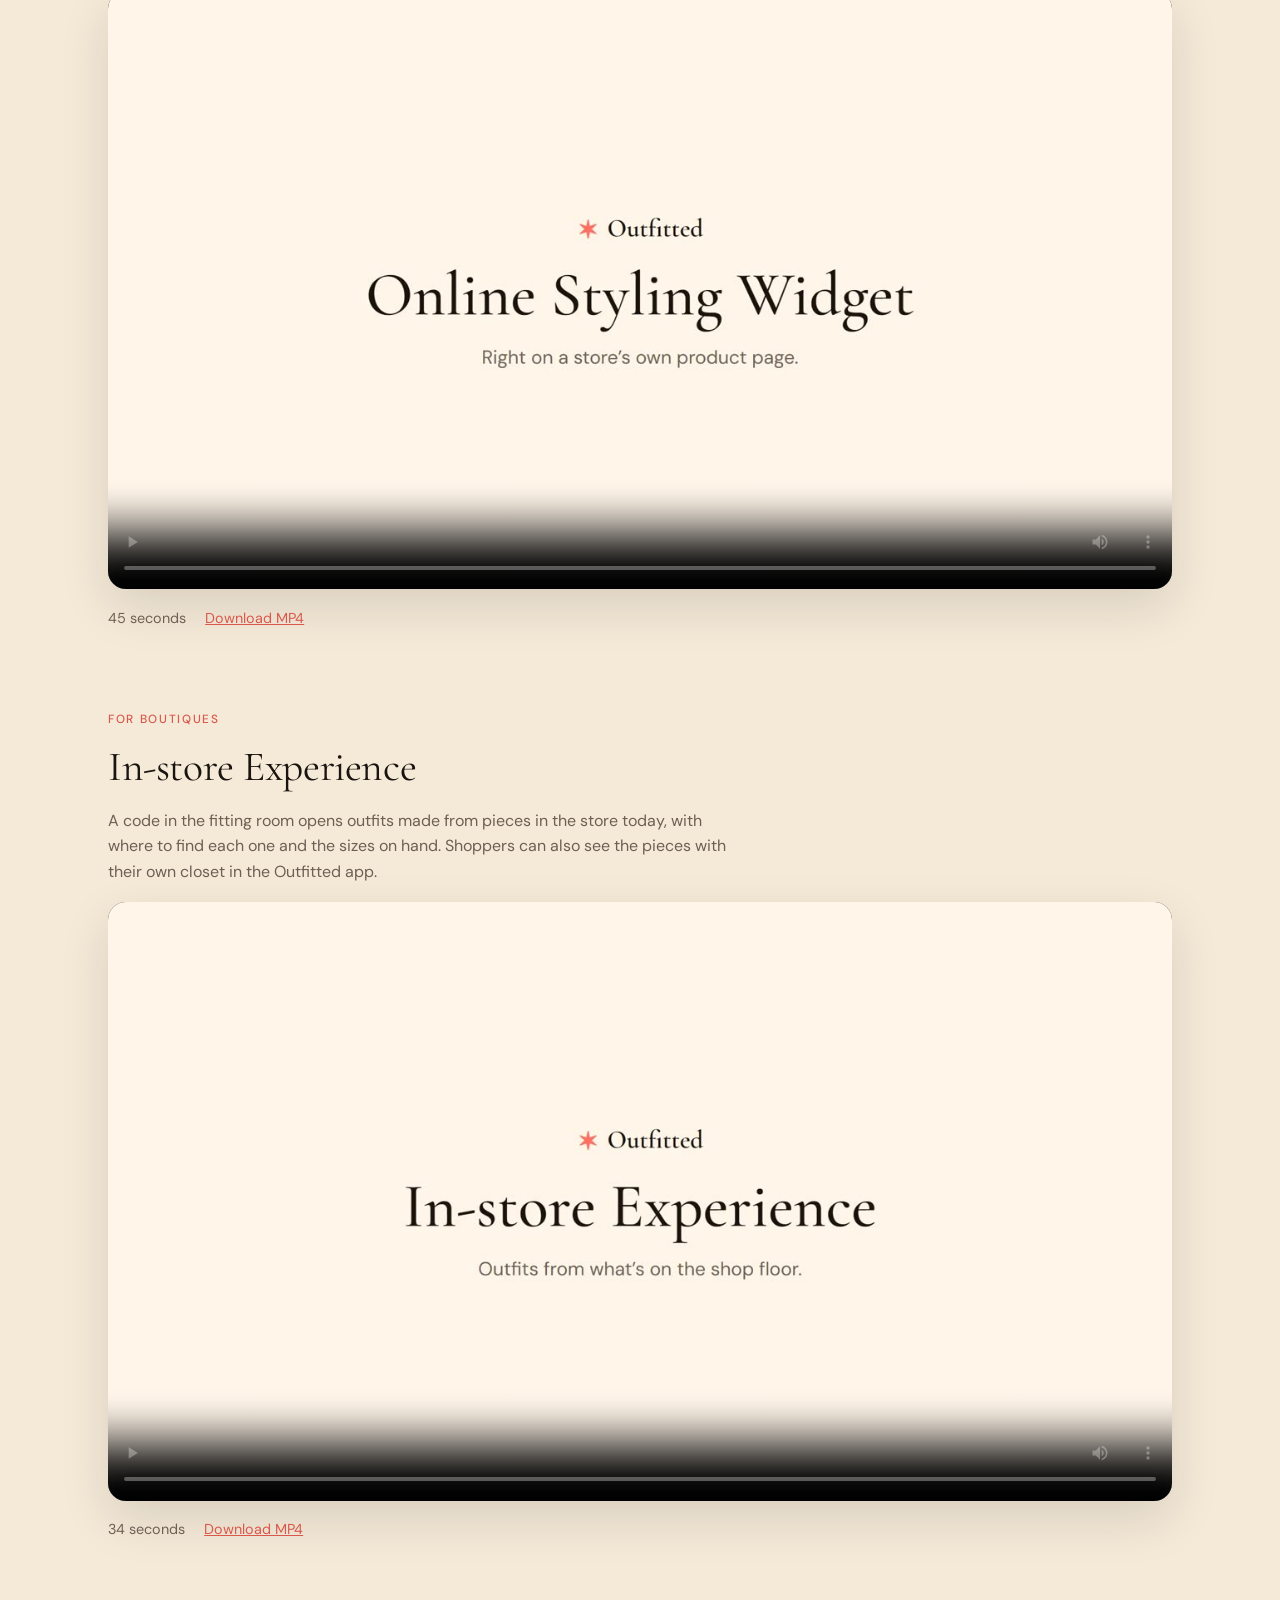
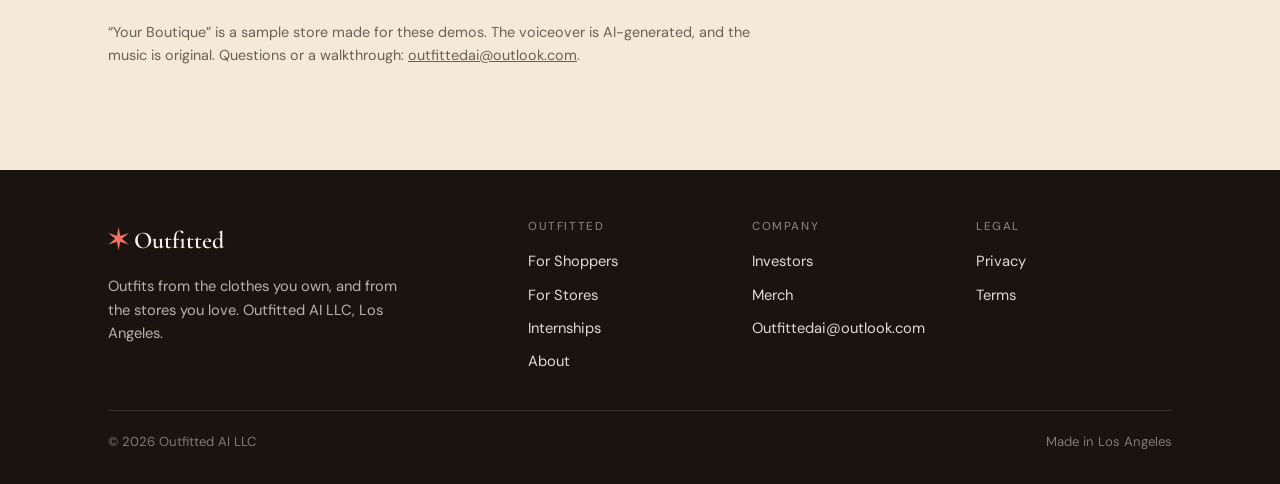
==== commit 8d1cb675: "Demo videos: brighter music, softer voice, new event line Co-Authored-By: Claude Opus 5.5 <noreply@a" ====
--- a/demo.html
+++ b/demo.html
@@ -77,7 +77,7 @@
         <h2>Online Styling Widget</h2>
         <p>“Style me with this” sits on the store’s product pages and shows complete outfits from what’s in stock. Shoppers shuffle, pick sizes and add the whole look, and can see the pieces with their own closet in the Outfitted app.</p>
         <video controls playsinline preload="metadata" poster="/media/demo/widget-poster.jpg"><source src="/media/demo/widget.mp4" type="video/mp4" /></video>
-        <div class="meta"><span>47 seconds</span><a href="/media/demo/widget.mp4" download>Download MP4</a></div>
+        <div class="meta"><span>45 seconds</span><a href="/media/demo/widget.mp4" download>Download MP4</a></div>
       </article>
 
       <article class="demo" id="in-store">
@@ -85,7 +85,7 @@
         <h2>In-store Experience</h2>
         <p>A code in the fitting room opens outfits made from pieces in the store today, with where to find each one and the sizes on hand. Shoppers can also see the pieces with their own closet in the Outfitted app.</p>
         <video controls playsinline preload="metadata" poster="/media/demo/instore-poster.jpg"><source src="/media/demo/instore.mp4" type="video/mp4" /></video>
-        <div class="meta"><span>35 seconds</span><a href="/media/demo/instore.mp4" download>Download MP4</a></div>
+        <div class="meta"><span>34 seconds</span><a href="/media/demo/instore.mp4" download>Download MP4</a></div>
       </article>
 
       <p class="demo-note">“Your Boutique” is a sample store made for these demos. The voiceover is AI-generated, and the music is original. Questions or a walkthrough: <a href="mailto:outfittedai@outlook.com">outfittedai@outlook.com</a>.</p>
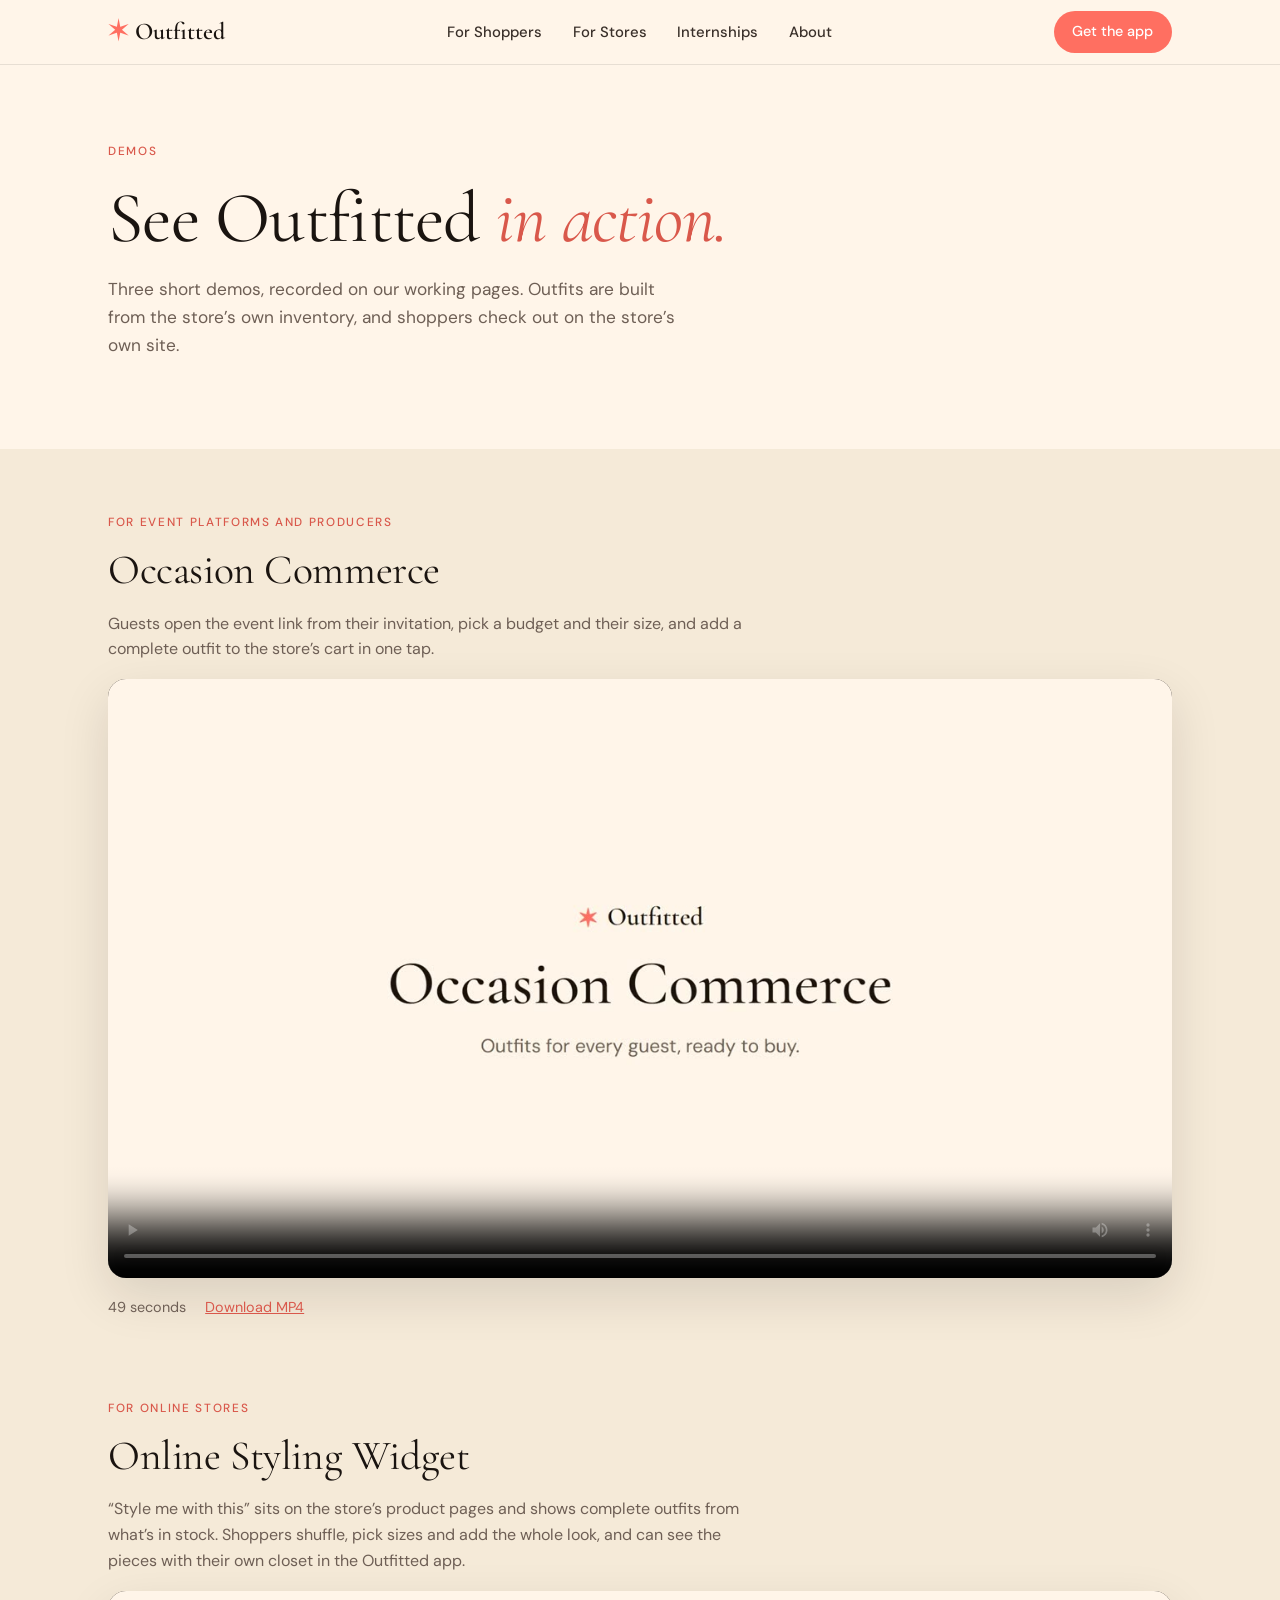
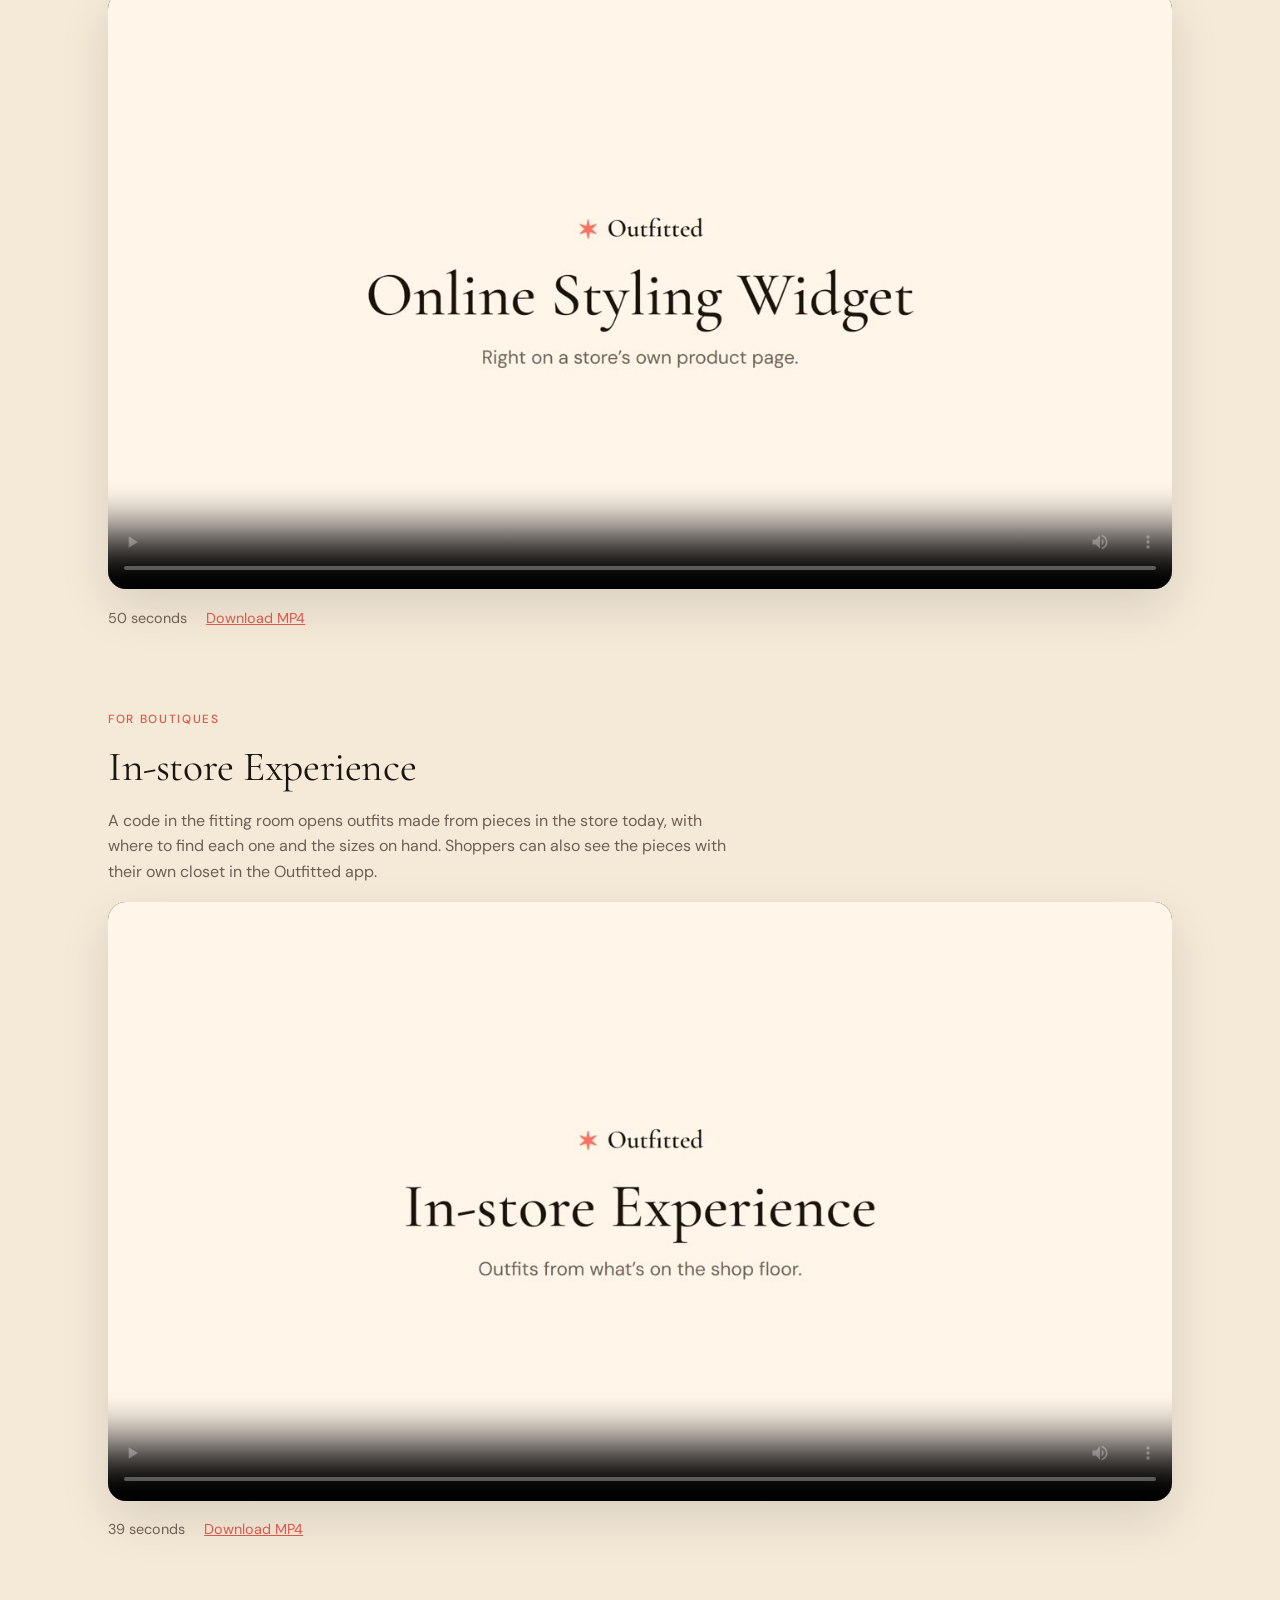
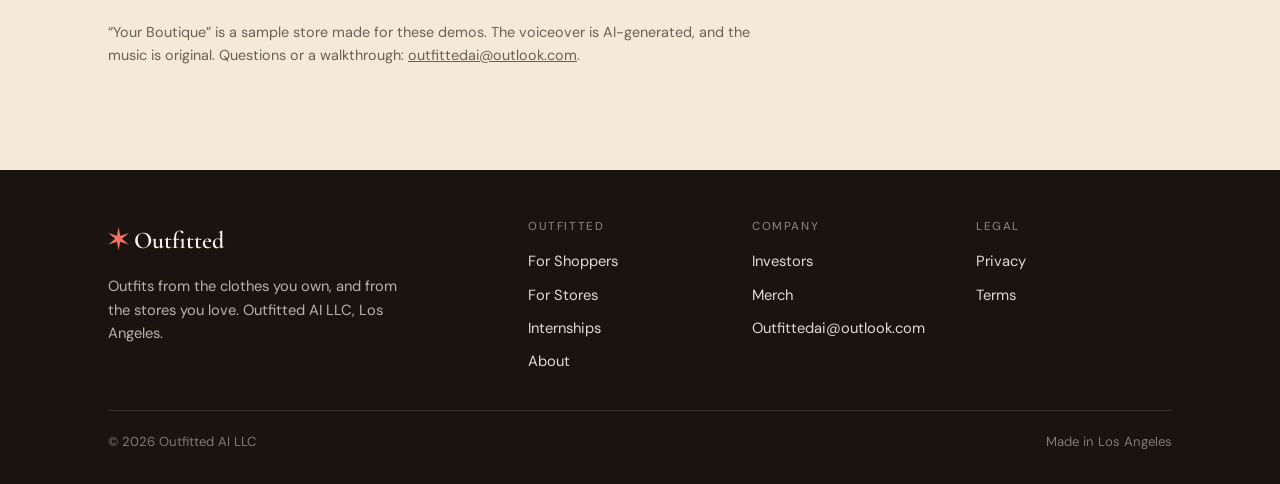
==== commit 66660aae: "Demo videos: new closing lines and end cards, matched narration Co-Authored-By: Claude Opus 5.5 <nor" ====
--- a/demo.html
+++ b/demo.html
@@ -69,7 +69,7 @@
         <h2>Occasion Commerce</h2>
         <p>Guests open the event link from their invitation, pick a budget and their size, and add a complete outfit to the store’s cart in one tap.</p>
         <video controls playsinline preload="metadata" poster="/media/demo/occasion-poster.jpg"><source src="/media/demo/occasion.mp4" type="video/mp4" /></video>
-        <div class="meta"><span>45 seconds</span><a href="/media/demo/occasion.mp4" download>Download MP4</a></div>
+        <div class="meta"><span>49 seconds</span><a href="/media/demo/occasion.mp4" download>Download MP4</a></div>
       </article>
 
       <article class="demo" id="widget">
@@ -77,7 +77,7 @@
         <h2>Online Styling Widget</h2>
         <p>“Style me with this” sits on the store’s product pages and shows complete outfits from what’s in stock. Shoppers shuffle, pick sizes and add the whole look, and can see the pieces with their own closet in the Outfitted app.</p>
         <video controls playsinline preload="metadata" poster="/media/demo/widget-poster.jpg"><source src="/media/demo/widget.mp4" type="video/mp4" /></video>
-        <div class="meta"><span>45 seconds</span><a href="/media/demo/widget.mp4" download>Download MP4</a></div>
+        <div class="meta"><span>50 seconds</span><a href="/media/demo/widget.mp4" download>Download MP4</a></div>
       </article>
 
       <article class="demo" id="in-store">
@@ -85,7 +85,7 @@
         <h2>In-store Experience</h2>
         <p>A code in the fitting room opens outfits made from pieces in the store today, with where to find each one and the sizes on hand. Shoppers can also see the pieces with their own closet in the Outfitted app.</p>
         <video controls playsinline preload="metadata" poster="/media/demo/instore-poster.jpg"><source src="/media/demo/instore.mp4" type="video/mp4" /></video>
-        <div class="meta"><span>34 seconds</span><a href="/media/demo/instore.mp4" download>Download MP4</a></div>
+        <div class="meta"><span>39 seconds</span><a href="/media/demo/instore.mp4" download>Download MP4</a></div>
       </article>
 
       <p class="demo-note">“Your Boutique” is a sample store made for these demos. The voiceover is AI-generated, and the music is original. Questions or a walkthrough: <a href="mailto:outfittedai@outlook.com">outfittedai@outlook.com</a>.</p>
